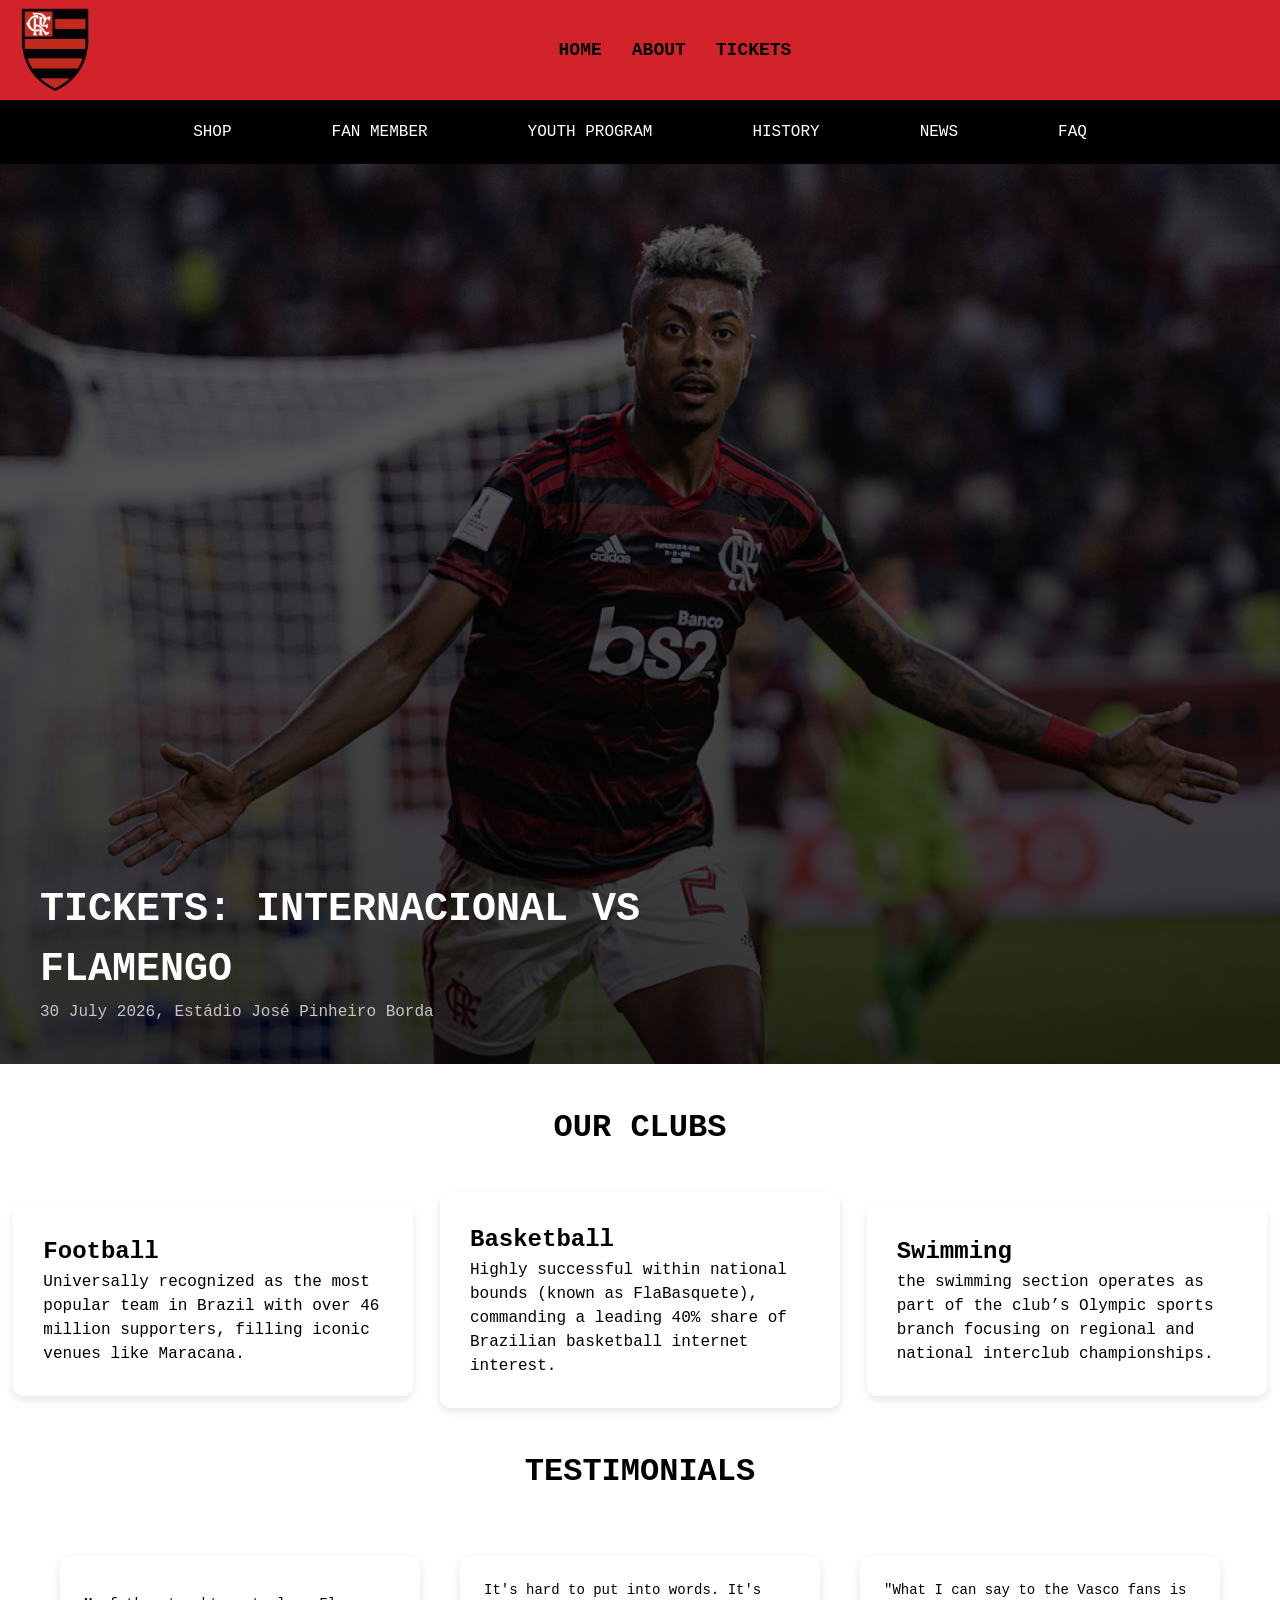
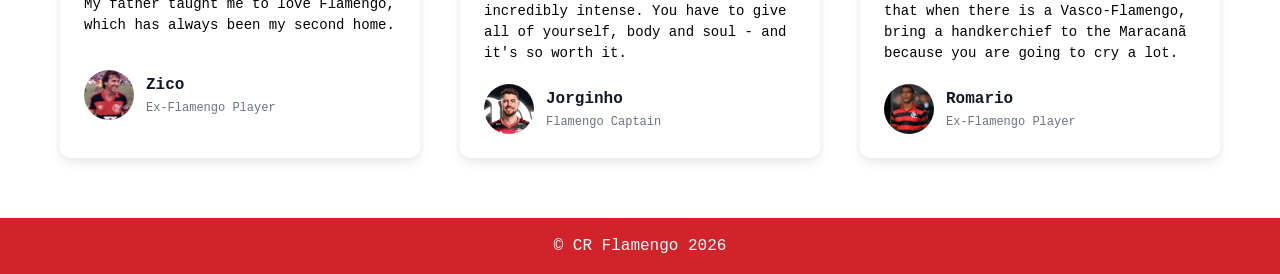
==== index.html @ 21965d87 "Task 2 completed: Style Home + About Pages" ====
<!DOCTYPE html>
<html lang="en">
<head>
    <meta charset="UTF-8">
    <meta name="viewport" content="width=device-width, initial-scale=1.0">
    <title>CR Flamengo</title>
    <link rel="stylesheet" href="css/main.css">
</head>
<body>
    <header class="navigation">
        <nav class="primary-navbar">
            <div class="logo-container">
                
            </div>

            <div class="nav-links">
                <div><a href="/index.html">HOME</a></div>
                <div><a href="/about.html">ABOUT</a></div>
                <div><a href="#">TICKETS</a></div>
            </div>
        </nav>

        <nav class="secondary-navbar">
            <div class="secondary-links">
                <div><a href="#">SHOP</a></div>
                <div><a href="#">FAN MEMBER</a></div>
                <div><a href="#">YOUTH PROGRAM</a></div>
                <div><a href="#">HISTORY</a></div>
                <div><a href="#">NEWS</a></div>
                <div><a href="#">FAQ</a></div>
            </div>
        </nav>
    </header>

    <main>
        <section class="hero">
            <div class="hero-content">
                <h1>TICKETS: INTERNACIONAL VS FLAMENGO</h1>
                <p>30 July 2026, Estádio José Pinheiro Borda</p>
            </div>
        </section>

        <section class="club-section">
            <h2>OUR CLUBS</h2>
            <div class="clubs">

                <div class="football">
                    <div class="club-card">
                        <h3>Football</h3>
                        <p class="card-text">
                            Universally recognized as the most popular team in Brazil with over 46 million supporters, filling iconic venues like Maracana.
                        </p>
                    </div>
                </div>

                <div class="basketball">
                    <div class="club-card">
                        <div class="card-content">
                            <h3>Basketball</h3>
                            <p class="card-text">
                                Highly successful within national bounds (known as FlaBasquete), commanding a leading 40% share of Brazilian basketball internet interest.
                            </p>
                        </div>
                    </div>
                </div>

                <div class="swimming">
                    <div class="club-card">
                        <div class="card-content">
                            <h3>Swimming</h3>
                            <p class="card-text">
                                the swimming section operates as part of the club’s Olympic sports branch focusing on regional and national interclub championships.
                            </p>
                        </div>
                    </div>
                </div>
            </div>
        </section>

        <section class="testimonial-section">
            <h2>TESTIMONIALS</h2>
            <div class="testimonials" >
                <div class="testimonial-card" id="zico">
                    <p class="testimonial-text">
                            My father taught me to love Flamengo, which has always been my second home.
                    </p>
                    <div class="testimonial-profile">
                        <img src="images/zico.jpeg" alt="User Photo" class="profile-img">
                        <div class="profile-info">
                            <h3 class="profile-name">Zico</h3>
                            <p class="profile-title">Ex-Flamengo Player</p>
                        </div>
                    </div>
            </div>

                    <div class="testimonial-card" id="jorginho">
                        <p class="testimonial-text">
                            It's hard to put into words. It's incredibly intense. You have to give all of yourself, body and soul - and it's so worth it.
                        </p>
                        <div class="testimonial-profile">
                            <img src="images/jorginho.webp" alt="User Photo" class="profile-img">
                            <div class="profile-info">
                                <h3 class="profile-name">Jorginho</h3>
                                <p class="profile-title">Flamengo Captain</p>
                            </div>
                        </div>
                    </div>

                <div class="testimonial-card" id="romario">
                    <p class="testimonial-text">
                        "What I can say to the Vasco fans is that when there is a Vasco-Flamengo, bring a handkerchief to the Maracanã because you are going to cry a lot.
                    </p>
                    <div class="testimonial-profile">
                        <img src="images/romario.jpeg" alt="User Photo" class="profile-img">
                        <div class="profile-info">                                <h3 class="profile-name">Romario</h3>
                            <p class="profile-title">Ex-Flamengo Player</p>
                        </div>
                    </div>
                </div>
            </div>
        </section>
    </main>

    <footer>
        <p>&copy; CR Flamengo 2026</p>
    </footer>
</body>
</html>
---- css/main.css ----
@import url("base.css");
@import url("layout.css");
@import url("components.css");
@import url("pages.css");
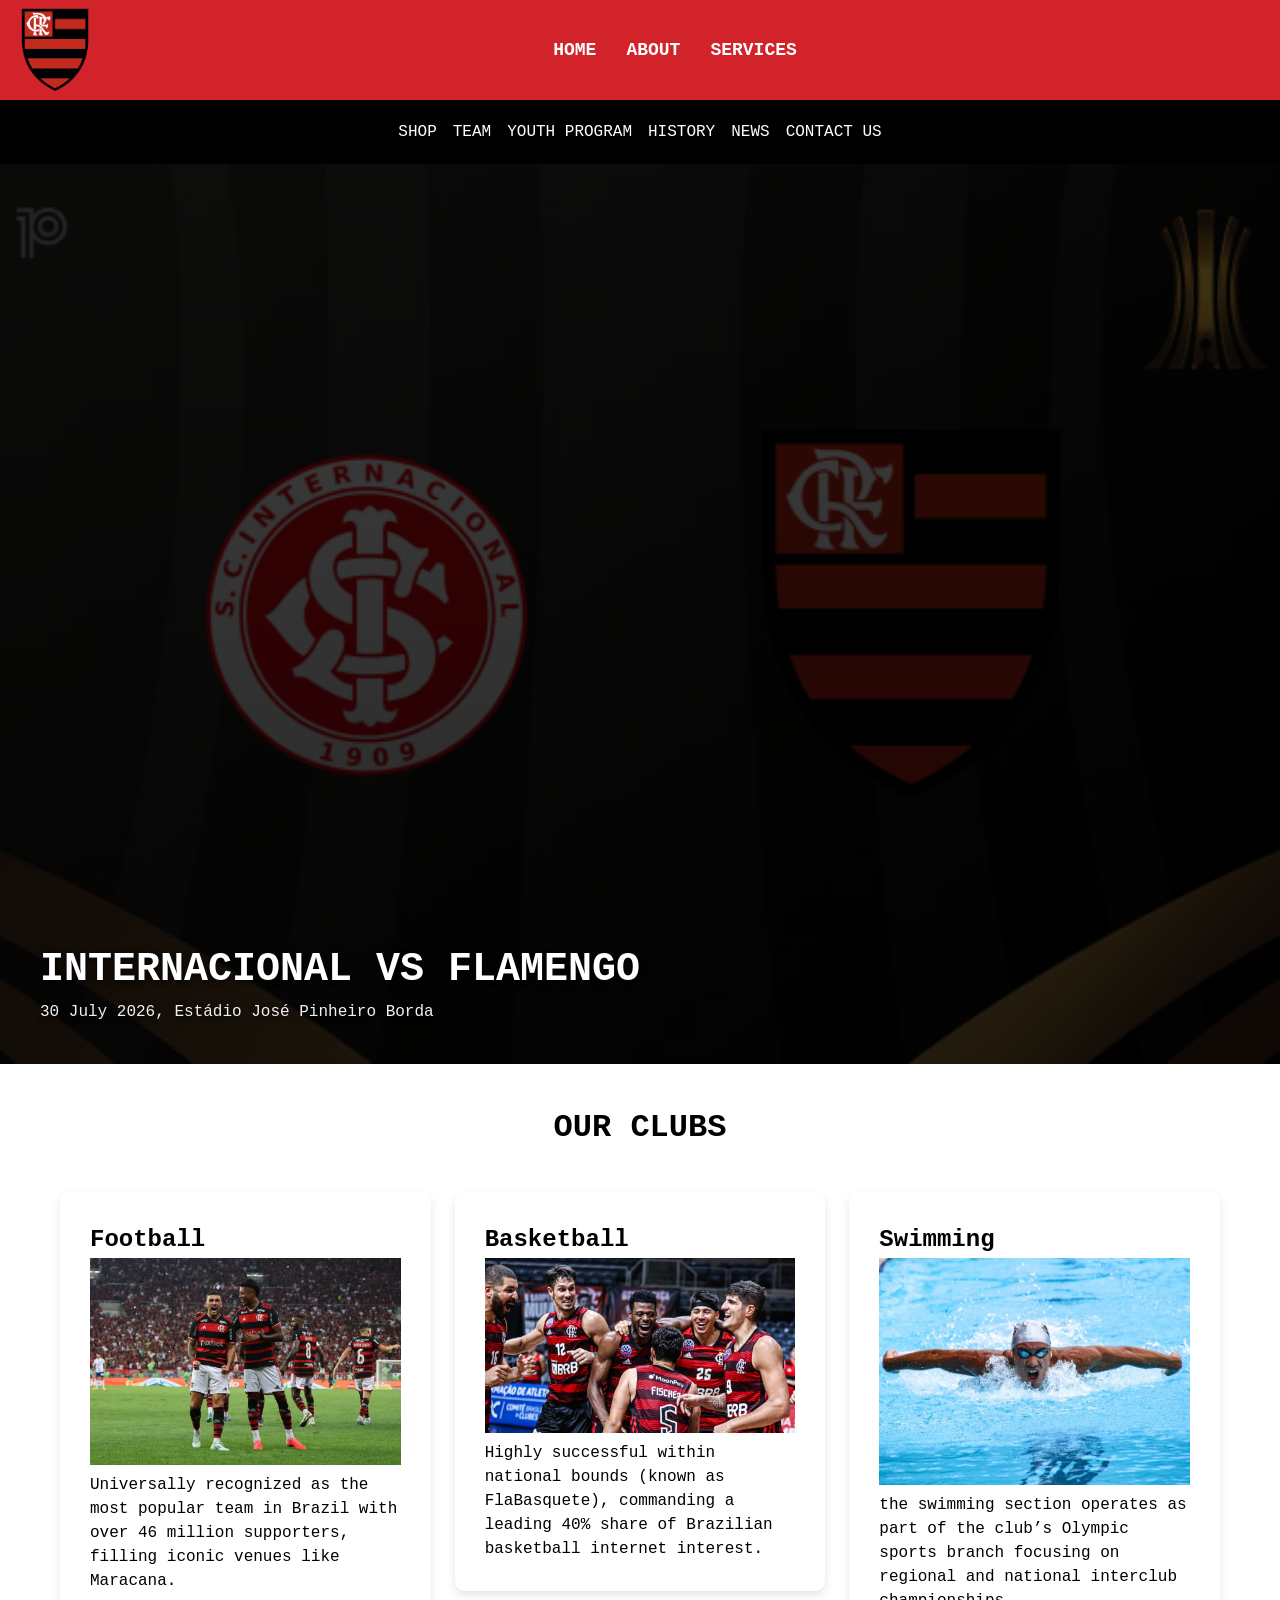
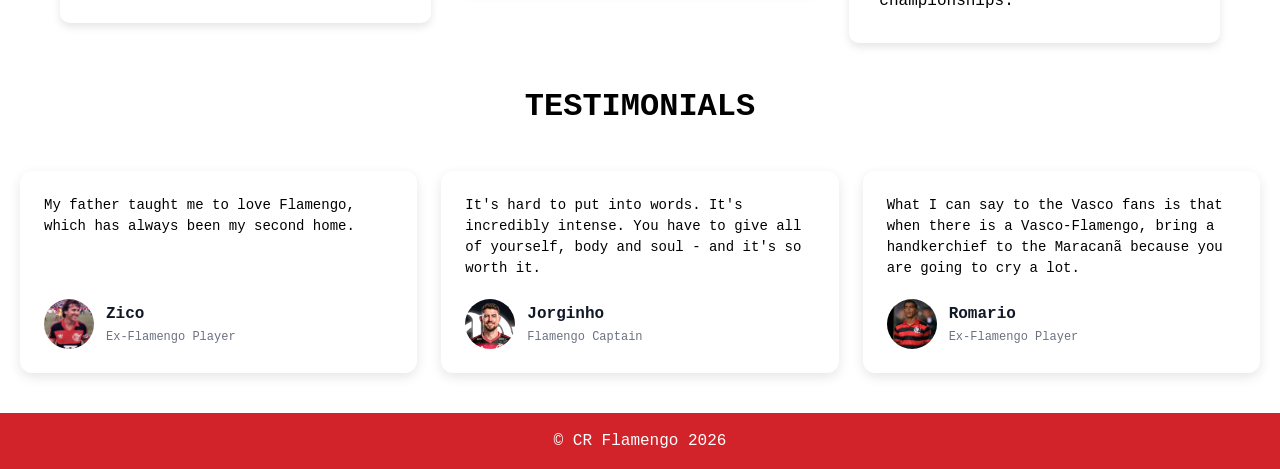
==== commit 5b58bc39: "project: all tasks completed" ====
--- a/index.html
+++ b/index.html
@@ -9,33 +9,32 @@
 <body>
     <header class="navigation">
         <nav class="primary-navbar">
-            <div class="logo-container">
-                
-            </div>
+            <div class="logo-container"></div>
 
             <div class="nav-links">
-                <div><a href="/index.html">HOME</a></div>
-                <div><a href="/about.html">ABOUT</a></div>
-                <div><a href="#">TICKETS</a></div>
+                <a href="/index.html">HOME</a>
+                <a href="/about.html">ABOUT</a>
+                <a href="/services.html">SERVICES</a>
             </div>
         </nav>
 
         <nav class="secondary-navbar">
             <div class="secondary-links">
-                <div><a href="#">SHOP</a></div>
-                <div><a href="#">FAN MEMBER</a></div>
-                <div><a href="#">YOUTH PROGRAM</a></div>
-                <div><a href="#">HISTORY</a></div>
-                <div><a href="#">NEWS</a></div>
-                <div><a href="#">FAQ</a></div>
+                <a href="#">SHOP</a>
+                <a href="/team.html">TEAM</a>
+                <a href="#">YOUTH PROGRAM</a>
+                <a href="#">HISTORY</a>
+                <a href="#">NEWS</a>
+                <a href="/contact.html">CONTACT US</a>
             </div>
         </nav>
     </header>
 
+
     <main>
         <section class="hero">
             <div class="hero-content">
-                <h1>TICKETS: INTERNACIONAL VS FLAMENGO</h1>
+                <h1>INTERNACIONAL VS FLAMENGO</h1>
                 <p>30 July 2026, Estádio José Pinheiro Borda</p>
             </div>
         </section>
@@ -47,6 +46,7 @@
                 <div class="football">
                     <div class="club-card">
                         <h3>Football</h3>
+                        <img src="images/football.jpeg" alt="Flamengo Football Team">
                         <p class="card-text">
                             Universally recognized as the most popular team in Brazil with over 46 million supporters, filling iconic venues like Maracana.
                         </p>
@@ -57,6 +57,7 @@
                     <div class="club-card">
                         <div class="card-content">
                             <h3>Basketball</h3>
+                              <img src="images/basketball.jpeg" alt="Flamengo Basketball Team">
                             <p class="card-text">
                                 Highly successful within national bounds (known as FlaBasquete), commanding a leading 40% share of Brazilian basketball internet interest.
                             </p>
@@ -68,6 +69,7 @@
                     <div class="club-card">
                         <div class="card-content">
                             <h3>Swimming</h3>
+                            <img src="images/swimming.jpg" alt="Flamengo Swim Team">
                             <p class="card-text">
                                 the swimming section operates as part of the club’s Olympic sports branch focusing on regional and national interclub championships.
                             </p>
@@ -108,7 +110,7 @@
 
                 <div class="testimonial-card" id="romario">
                     <p class="testimonial-text">
-                        "What I can say to the Vasco fans is that when there is a Vasco-Flamengo, bring a handkerchief to the Maracanã because you are going to cry a lot.
+                        What I can say to the Vasco fans is that when there is a Vasco-Flamengo, bring a handkerchief to the Maracanã because you are going to cry a lot.
                     </p>
                     <div class="testimonial-profile">
                         <img src="images/romario.jpeg" alt="User Photo" class="profile-img">
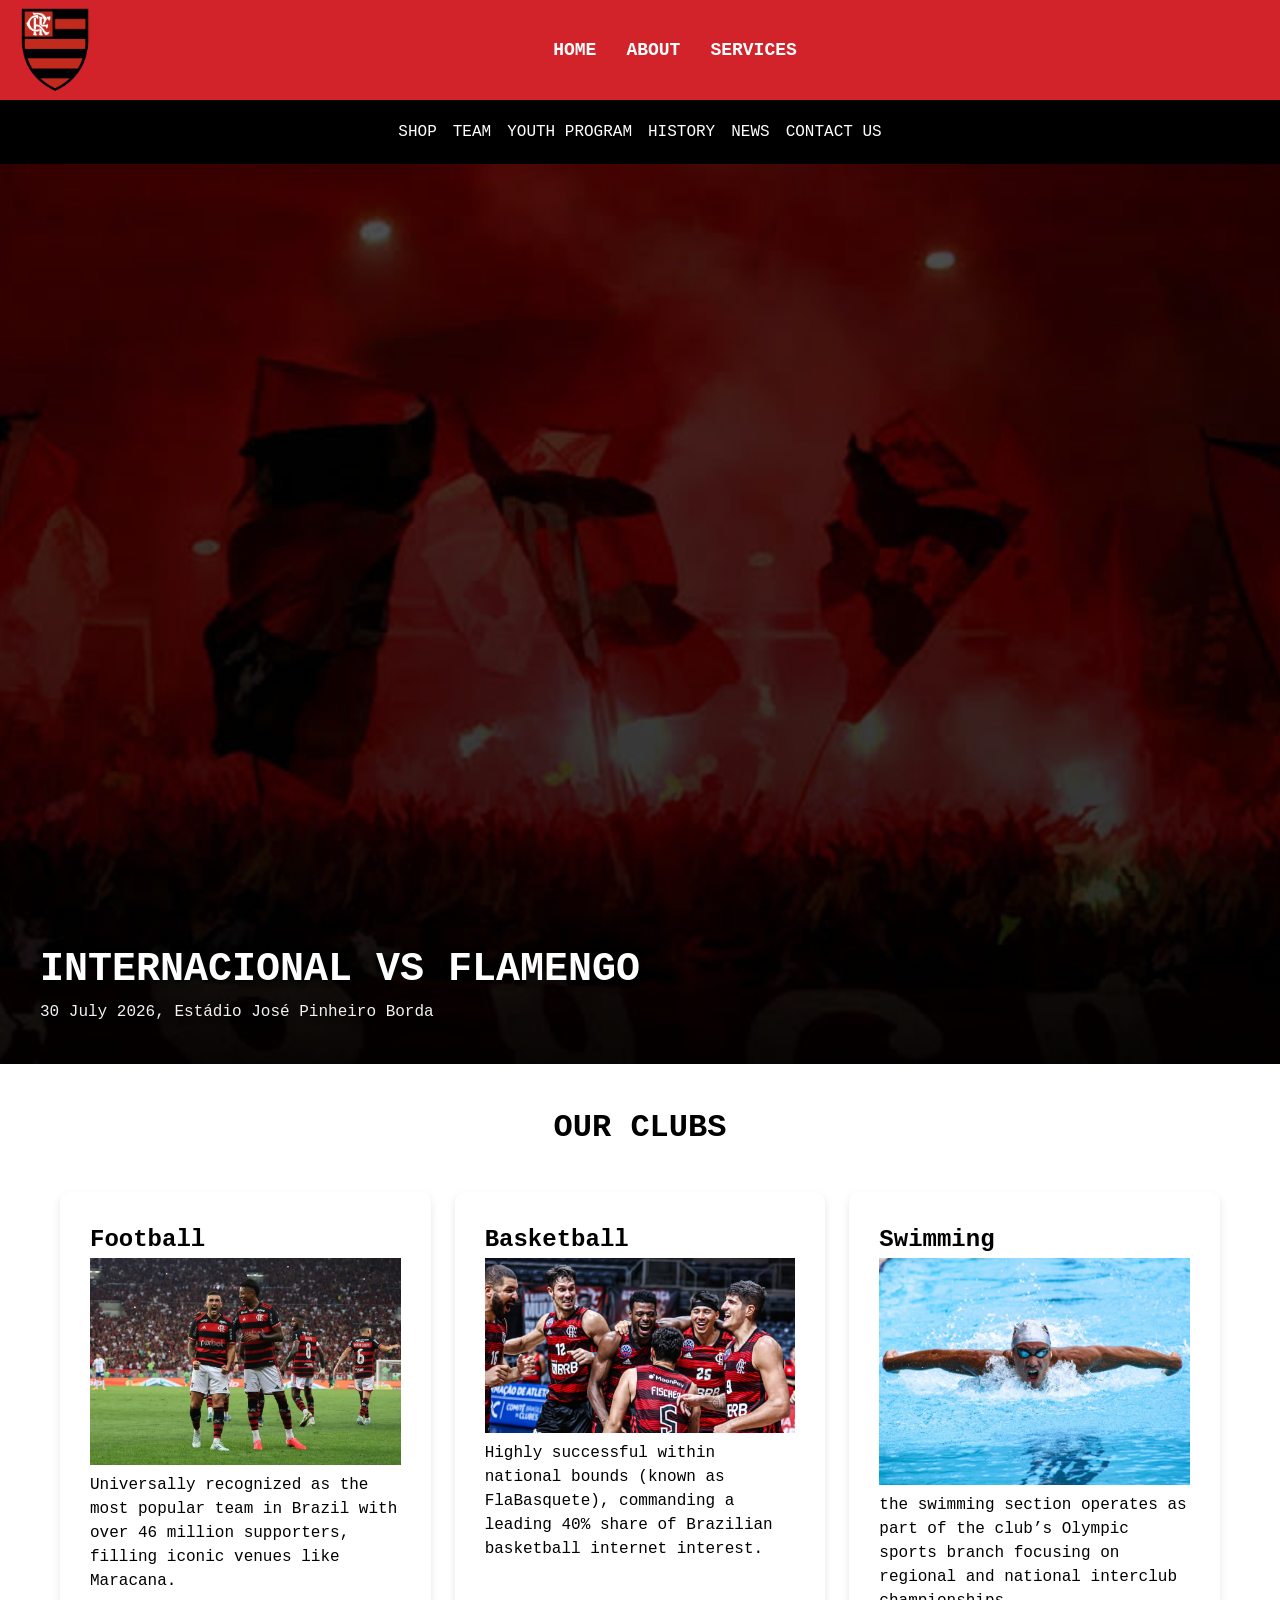
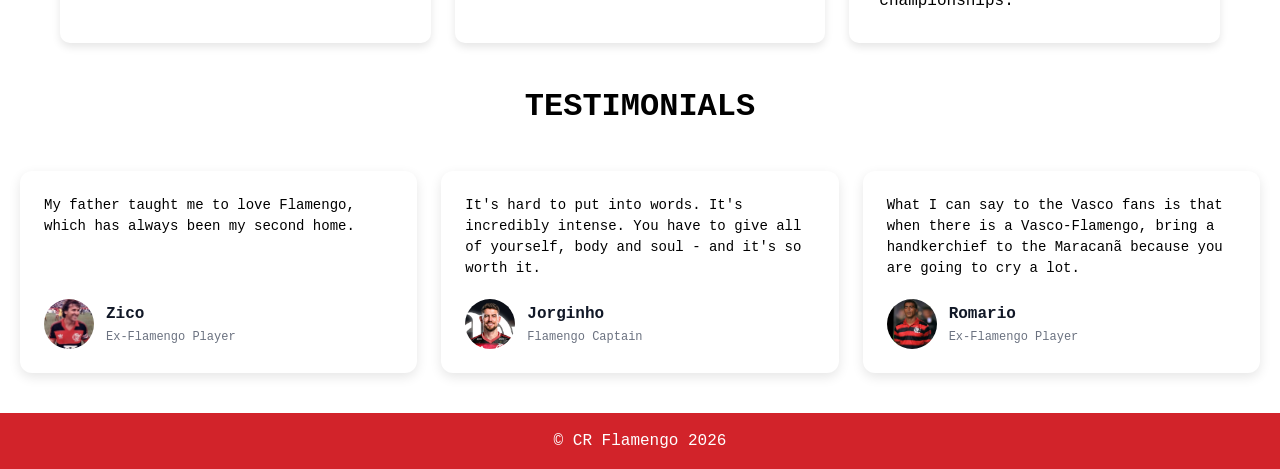
==== commit bdd11573: "fix: internal links fixed" ====
--- a/index.html
+++ b/index.html
@@ -12,20 +12,20 @@
             <div class="logo-container"></div>
 
             <div class="nav-links">
-                <a href="/index.html">HOME</a>
-                <a href="/about.html">ABOUT</a>
-                <a href="/services.html">SERVICES</a>
+                <a href="">HOME</a>
+                <a href="about.html">ABOUT</a>
+                <a href="services.html">SERVICES</a>
             </div>
         </nav>
 
         <nav class="secondary-navbar">
             <div class="secondary-links">
                 <a href="#">SHOP</a>
-                <a href="/team.html">TEAM</a>
+                <a href="team.html">TEAM</a>
                 <a href="#">YOUTH PROGRAM</a>
                 <a href="#">HISTORY</a>
                 <a href="#">NEWS</a>
-                <a href="/contact.html">CONTACT US</a>
+                <a href="contact.html">CONTACT US</a>
             </div>
         </nav>
     </header>
@@ -43,37 +43,31 @@
             <h2>OUR CLUBS</h2>
             <div class="clubs">
 
-                <div class="football">
-                    <div class="club-card">
-                        <h3>Football</h3>
-                        <img src="images/football.jpeg" alt="Flamengo Football Team">
+                <div class="club-card football">
+                    <h3>Football</h3>
+                    <img src="images/football.jpeg" alt="Flamengo Football Team">
+                    <p class="card-text">
+                        Universally recognized as the most popular team in Brazil with over 46 million supporters, filling iconic venues like Maracana.
+                    </p>
+                </div>
+
+                <div class="club-card basketball">
+                    <div class="card-content">
+                        <h3>Basketball</h3>
+                        <img src="images/basketball.jpeg" alt="Flamengo Basketball Team">
                         <p class="card-text">
-                            Universally recognized as the most popular team in Brazil with over 46 million supporters, filling iconic venues like Maracana.
+                            Highly successful within national bounds (known as FlaBasquete), commanding a leading 40% share of Brazilian basketball internet interest.
                         </p>
                     </div>
                 </div>
 
-                <div class="basketball">
-                    <div class="club-card">
-                        <div class="card-content">
-                            <h3>Basketball</h3>
-                              <img src="images/basketball.jpeg" alt="Flamengo Basketball Team">
-                            <p class="card-text">
-                                Highly successful within national bounds (known as FlaBasquete), commanding a leading 40% share of Brazilian basketball internet interest.
-                            </p>
-                        </div>
-                    </div>
-                </div>
-
-                <div class="swimming">
-                    <div class="club-card">
-                        <div class="card-content">
-                            <h3>Swimming</h3>
-                            <img src="images/swimming.jpg" alt="Flamengo Swim Team">
-                            <p class="card-text">
-                                the swimming section operates as part of the club’s Olympic sports branch focusing on regional and national interclub championships.
-                            </p>
-                        </div>
+                <div class="club-card swimming">
+                    <div class="card-content">
+                        <h3>Swimming</h3>
+                        <img src="images/swimming.jpg" alt="Flamengo Swim Team">
+                        <p class="card-text">
+                            the swimming section operates as part of the club’s Olympic sports branch focusing on regional and national interclub championships.
+                        </p>
                     </div>
                 </div>
             </div>
